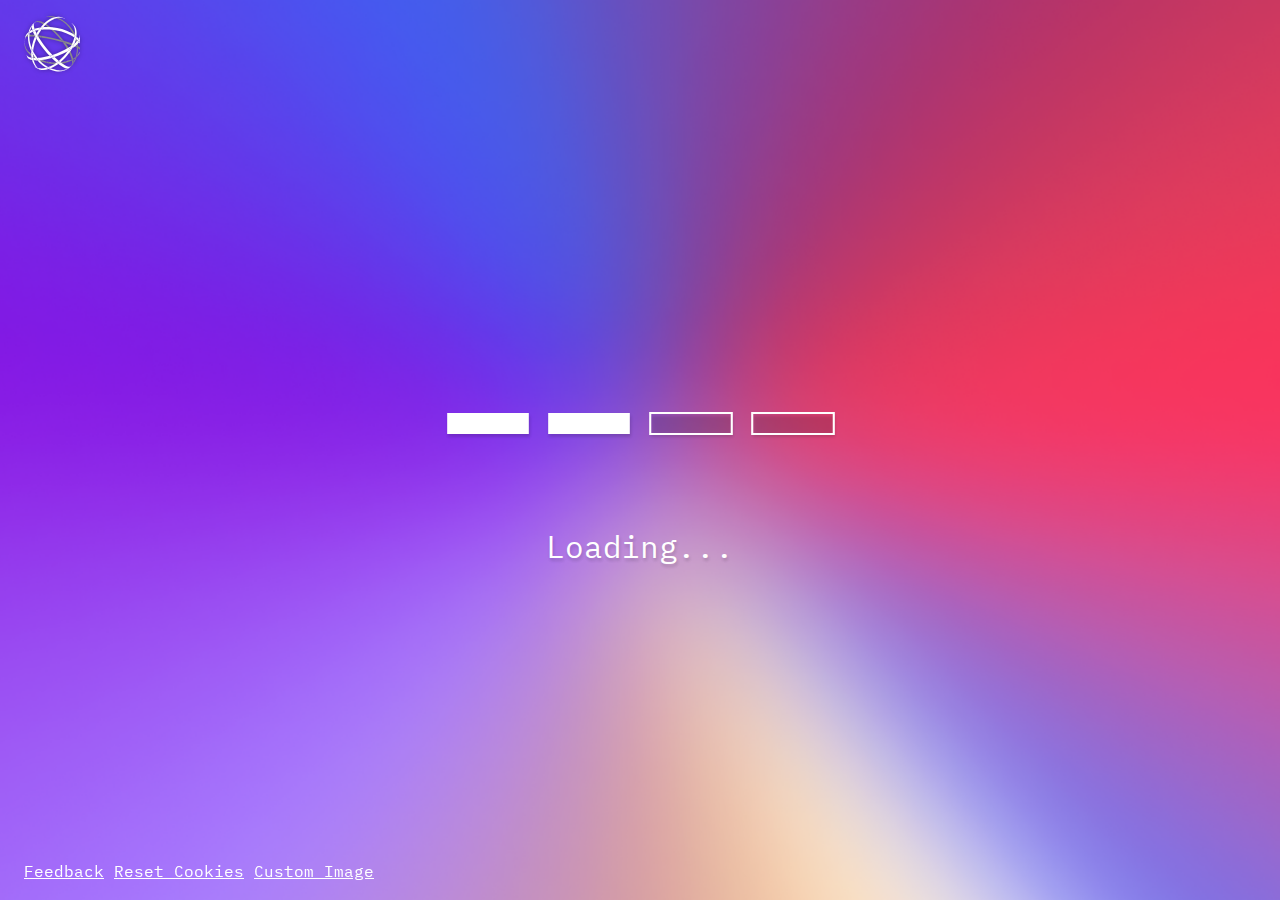
==== index.html @ 2c676c48 ":wheelchair: use correct elements" ====
<!DOCTYPE html>
<html lang="en">
<head>
	<meta charset="UTF-8">
	<meta http-equiv="X-UA-Compatible" content="IE=edge">
	<meta name="viewport" content="width=device-width, initial-scale=1.0">
	<title id="title">JMSS Timetable</title>

	<link rel="apple-touch-icon" sizes="180x180" href="./meta/apple-touch-icon.png">
	<link rel="icon" type="image/png" sizes="32x32" href="./meta/favicon-32x32.png">
	<link rel="icon" type="image/png" sizes="16x16" href="./meta/favicon-16x16.png">
	<link rel="manifest" href="./manifest.json">
	<link rel="mask-icon" href="./meta/safari-pinned-tab.svg" color="#5bbad5">
	<meta name="theme-color" content="#212121">

	<link href="https://fonts.googleapis.com/css?family=IBM+Plex+Mono:400,700&display=swap" rel="stylesheet">
	<link rel="stylesheet" href="./style.css">
</head>
<body>
	
	<header class="logo">
		<img src="./jmss-logo-white-FINAL.svg" alt="JMSS">
	</header>


	<main id="clock" class="clock">
		<section class="clock__time">
			<span class="clock__time__mins" id="clockMins">&ndash;&ndash;</span>
			<span class="clock__time__secs" id="clockSecs">&ndash;&ndash;</span>
		</section>
		<section class="clock__subheading" id="clockSubHeading">Loading...</section>
	</main>

	<footer class="bottom-nav">
		<a href="https://github.com/JMSS-time/time-updated/issues" target="_blank">Feedback</a>
		<a href="#" id="resetCookies">Reset Cookies</a>
		<a href="https://jmss-time.github.io/custom-image">Custom Image</a>
	</footer>

	<script src="./script.js"></script>
</body>
</html>
---- style.css ----
:root {
  --mu: 8px;
}

/*! minireset.css v0.0.6 | MIT License | github.com/jgthms/minireset.css */html,body,p,ol,ul,li,dl,dt,dd,blockquote,figure,fieldset,legend,textarea,pre,iframe,hr,h1,h2,h3,h4,h5,h6{margin:0;padding:0}h1,h2,h3,h4,h5,h6{font-size:100%;font-weight:normal}ul{list-style:none}button,input,select{margin:0}html{box-sizing:border-box}*,*::before,*::after{box-sizing:inherit}img,video{height:auto;max-width:100%}iframe{border:0}table{border-collapse:collapse;border-spacing:0}td,th{padding:0}

body, html {
  height: 100%;
  width: 100%;
  font-size: 100%;
	line-height: 1.65;
	font-family: 'IBM Plex Mono', monospace, -apple-system, BlinkMacSystemFont, 'Segoe UI', Roboto, Oxygen, Ubuntu, Cantarell, 'Open Sans', 'Helvetica Neue', sans-serif;
}

body {
  background-color: #000;
  color: #fff;
  display: flex;
  align-items: center;
  justify-content: center;
  background-position: center;
  background-size: cover;
}

.logo {
  height: calc(var(--mu) * 7);
  position: fixed;
  top: calc(var(--mu) * 2);
  left: calc(var(--mu) * 3);
}

.logo > img {
  height: 100%;
  filter: drop-shadow(0px 0px 2px rgb(0 0 0 / 0.4));
}

.bottom-nav {
  position: fixed;
  bottom: calc(var(--mu) * 2);
  left: calc(var(--mu) * 3);
}

.bottom-nav > a {
  color: rgba(255, 255, 255, 1);
}

.bottom-nav > a:hover {
  color: rgba(255, 255, 255, 0.75);
  transition: all cubic-bezier(0.19, 1, 0.22, 1) 0.5s
}

.clock {
  text-shadow: 1px 3px 3px rgba(0, 0, 0, 0.1), 1px 2px 4px rgba(0, 0, 0, 0.06);	
  letter-spacing: -0.29px;
}

.clock__time {
  display: flex;
	justify-content: center;

  font-size: 150px;
	font-size: calc(2.618em + 10vw);
  font-weight: 900;
  line-height: 1;
}

.clock__time__mins {
	text-align: right;
  color: #fff;
  margin-bottom: calc(var(--mu) * 3);
}
.clock__time__secs {
  text-align: left;
  color: rgba(255,255,255,0.00);
  -webkit-text-stroke: 2px #fff;
}
@supports not (-webkit-text-stroke: 2px #fff) {
  .clock__time__secs {
    color: #fff;
  }
}

.clock__subheading {
  text-align: center;
	font-size:calc(1.15rem + 1vw);
}
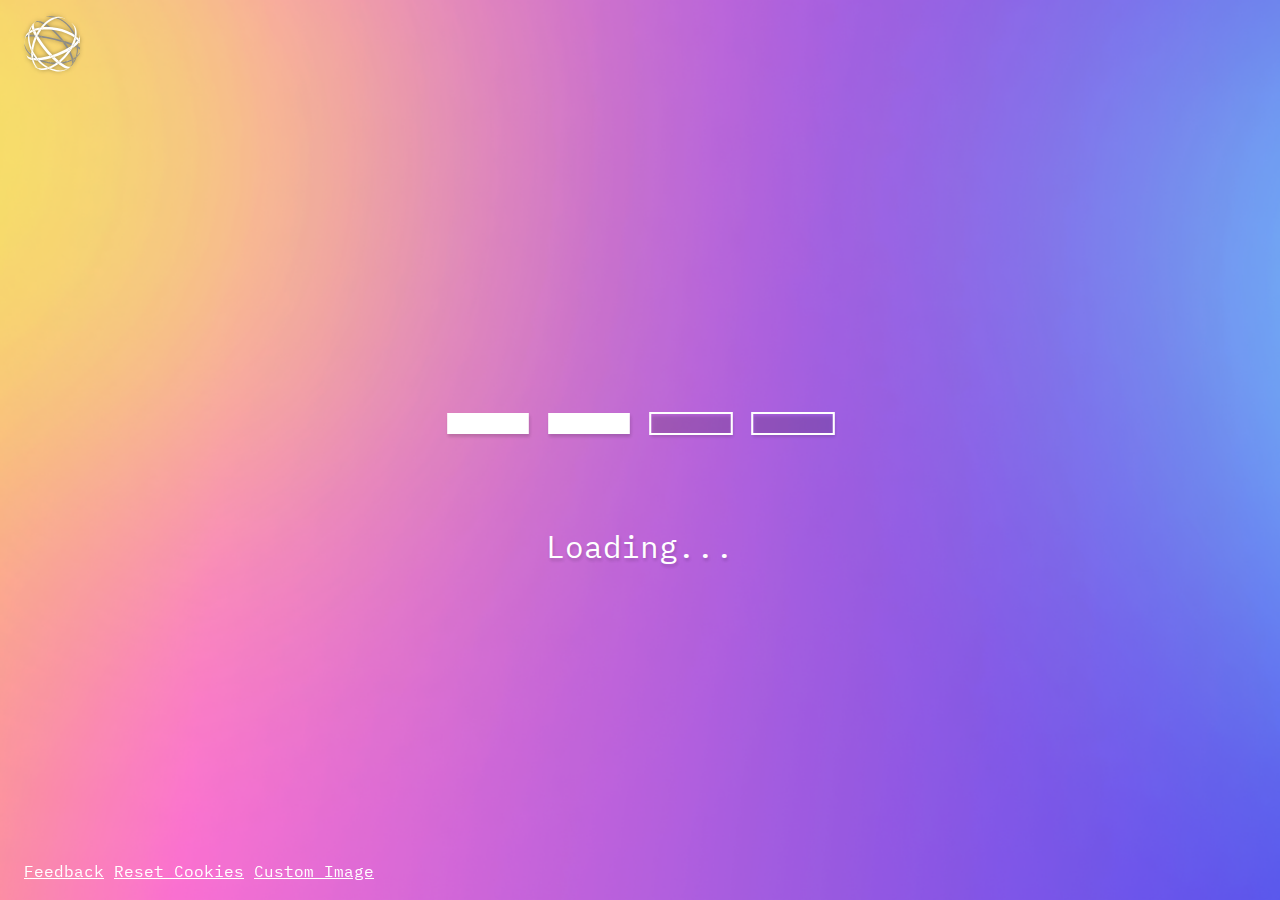
==== commit 5dcdf3bb: ":wheelchair: add aria label" ====
--- a/index.html
+++ b/index.html
@@ -24,7 +24,7 @@
 
 
 	<main id="clock" class="clock">
-		<section class="clock__time">
+		<section class="clock__time" aria-label="No Time Displayed" id="clockTime">
 			<span class="clock__time__mins" id="clockMins">&ndash;&ndash;</span>
 			<span class="clock__time__secs" id="clockSecs">&ndash;&ndash;</span>
 		</section>
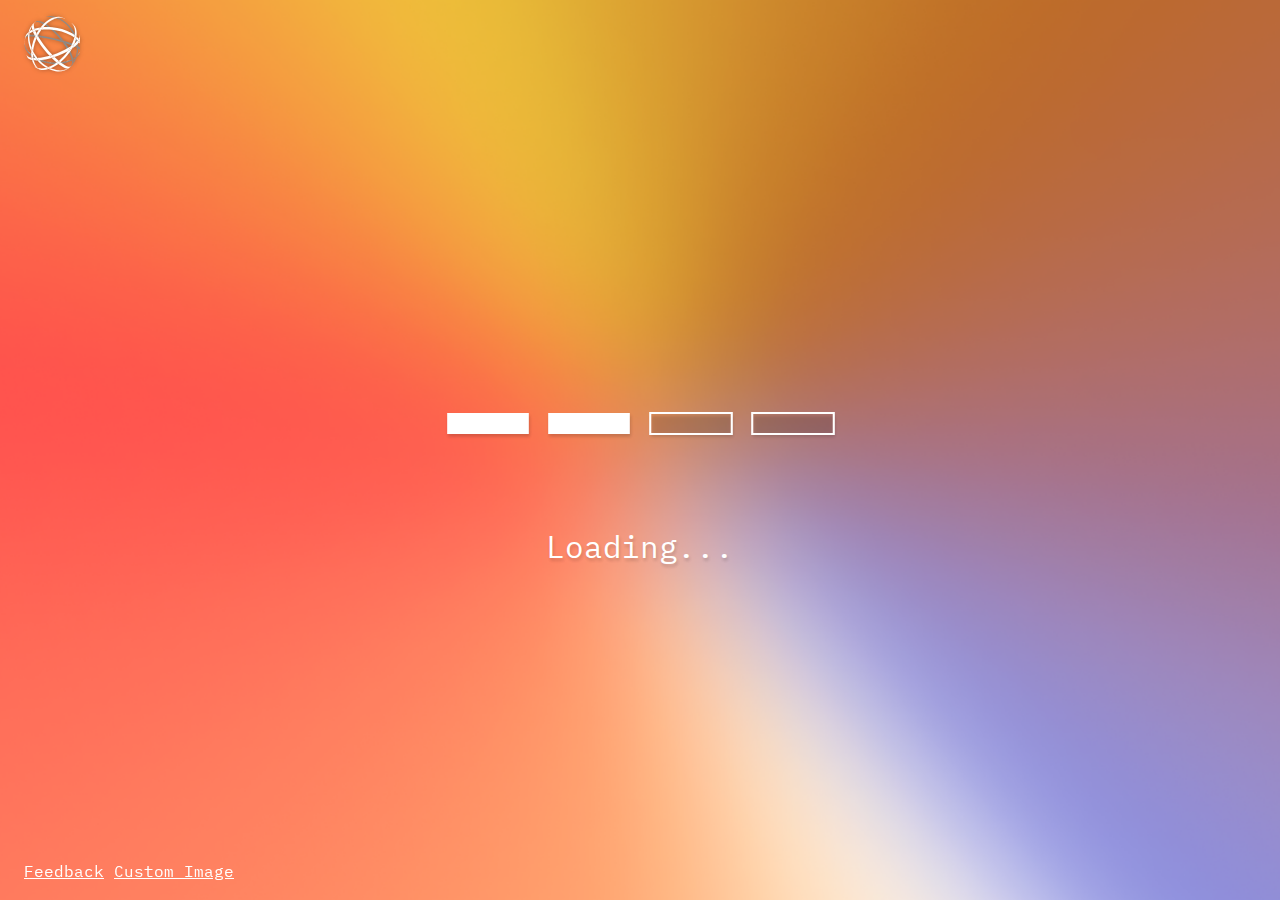
==== commit c57e24ce: ":fire: remove cookies reset" ====
--- a/index.html
+++ b/index.html
@@ -33,7 +33,6 @@
 
 	<footer class="bottom-nav">
 		<a href="https://github.com/JMSS-time/time-updated/issues" target="_blank">Feedback</a>
-		<a href="#" id="resetCookies">Reset Cookies</a>
 		<a href="https://jmss-time.github.io/custom-image">Custom Image</a>
 	</footer>
 
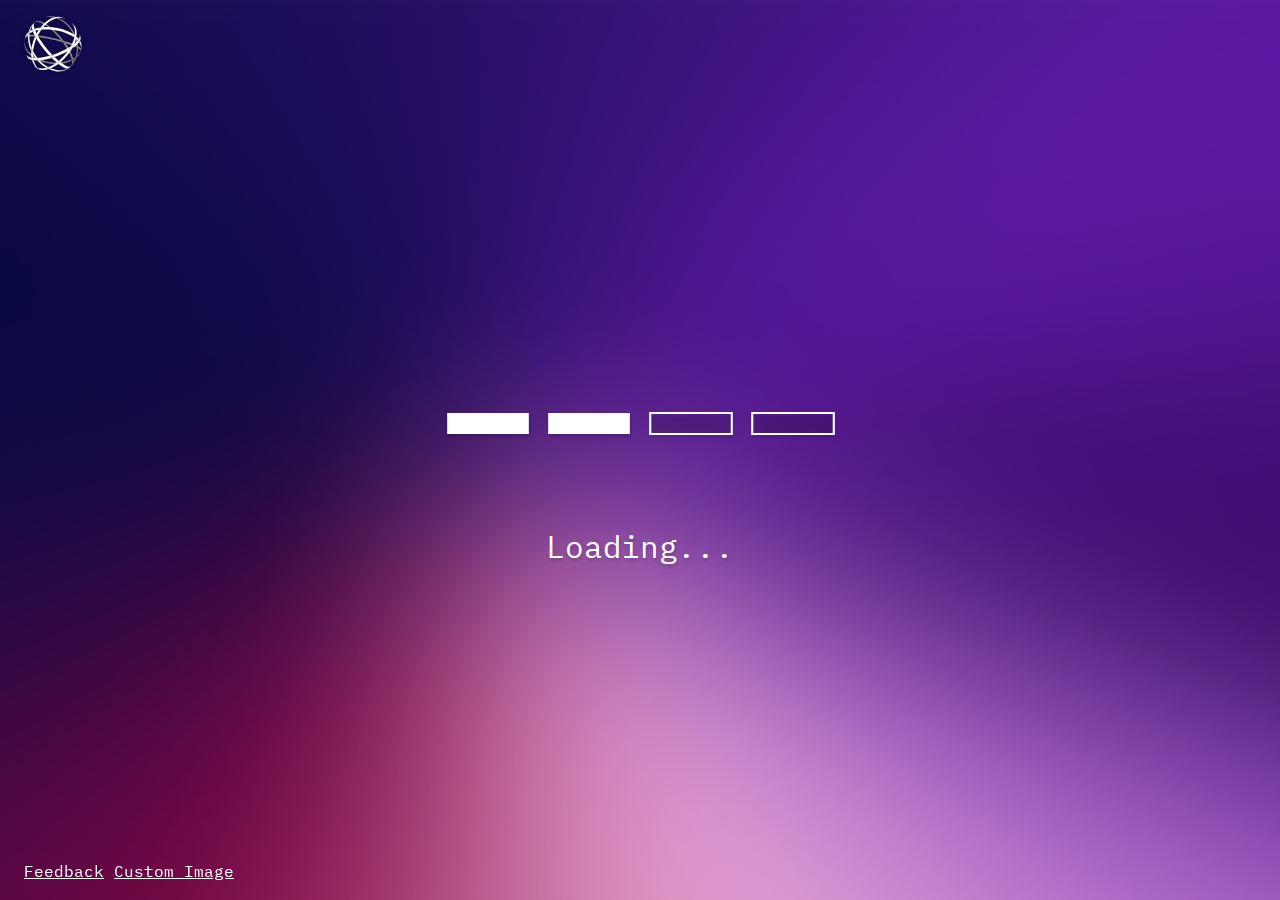
==== commit f4287427: ":mag: add alert for maintenance" ====
--- a/index.html
+++ b/index.html
@@ -23,6 +23,13 @@
 	</header>
 
 
+	<div id="alert" class="alert" style="display: none" data-alert-id="maintenance">
+		<p>Hello! We're looking for people to take over maintenance. <a href="https://github.com/jmss-time/time-updated/issues/new?title=I%27d%20like%20to%20take%20over%20development%20for%20this%20project!&body=">Let us know if you'd be interested.</a></p>
+		<button id="alertClose">
+			<svg xmlns="http://www.w3.org/2000/svg" xmlns:xlink="http://www.w3.org/1999/xlink" aria-hidden="true" focusable="false" width="100%" height="100%" style="-ms-transform: rotate(360deg); -webkit-transform: rotate(360deg); transform: rotate(360deg);" preserveAspectRatio="xMidYMid meet" viewBox="0 0 512 512" class="iconify alert__element__icon" data-icon="ion:close-circle" data-inline="false"><path d="M256 48C141.31 48 48 141.31 48 256s93.31 208 208 208s208-93.31 208-208S370.69 48 256 48zm75.31 260.69a16 16 0 1 1-22.62 22.62L256 278.63l-52.69 52.68a16 16 0 0 1-22.62-22.62L233.37 256l-52.68-52.69a16 16 0 0 1 22.62-22.62L256 233.37l52.69-52.68a16 16 0 0 1 22.62 22.62L278.63 256z" fill="currentColor"></path></svg>
+		</button>
+	</div>
+
 	<main id="clock" class="clock">
 		<section class="clock__time" aria-label="No Time Displayed" id="clockTime">
 			<span class="clock__time__mins" id="clockMins">&ndash;&ndash;</span>
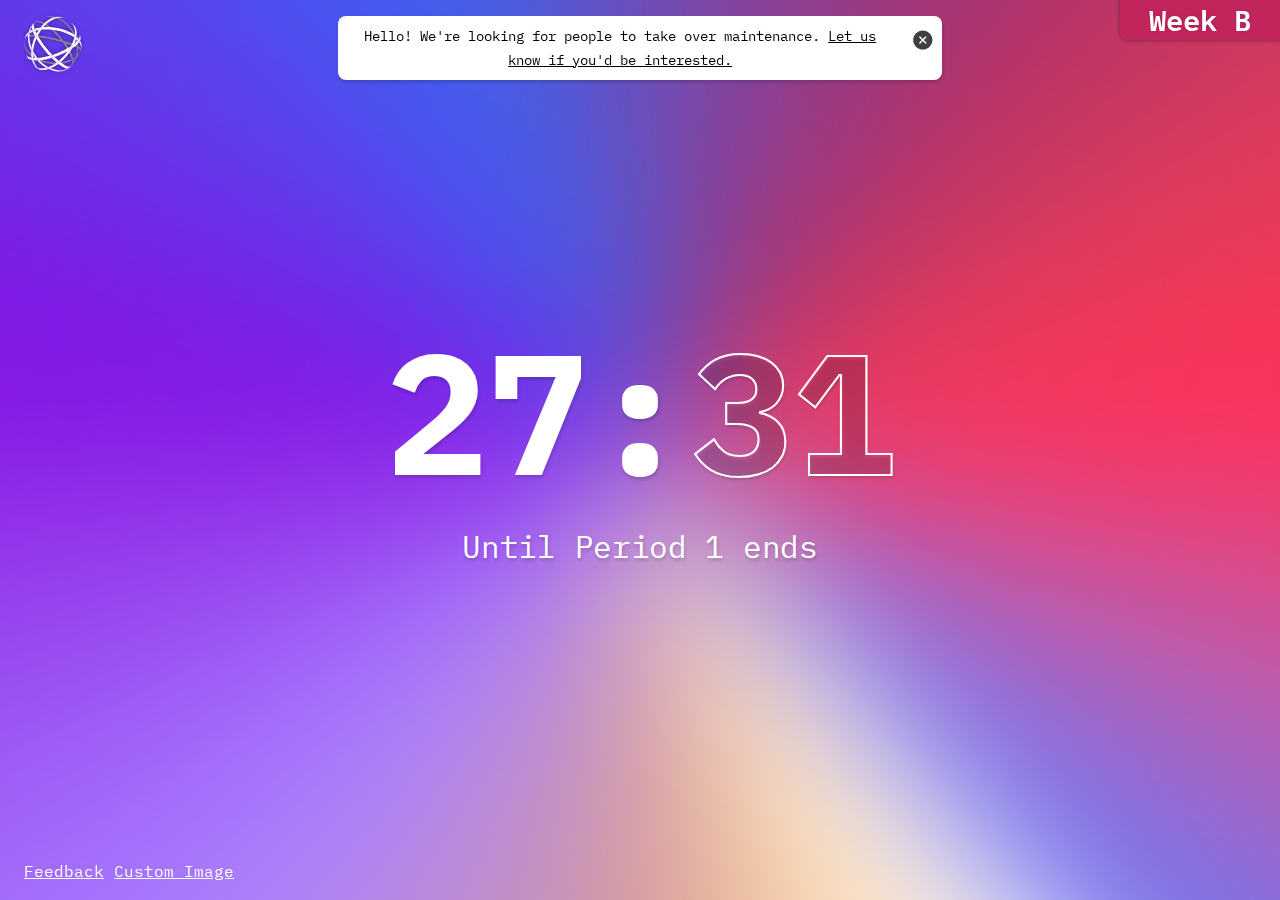
==== commit 8397ea7e: ":sparkles: add week indicator" ====
--- a/index.html
+++ b/index.html
@@ -30,6 +30,8 @@
 		</button>
 	</div>
 
+	<div class="week-indicator" id="weekIndicator"></div>
+
 	<main id="clock" class="clock">
 		<section class="clock__time" aria-label="No Time Displayed" id="clockTime">
 			<span class="clock__time__mins" id="clockMins">&ndash;&ndash;</span>
--- a/style.css
+++ b/style.css
@@ -1,5 +1,6 @@
 :root {
   --mu: 8px;
+  --shadow: 1px 3px 3px rgba(0, 0, 0, 0.1), 1px 2px 4px rgba(0, 0, 0, 0.06);
 }
 
 /*! minireset.css v0.0.6 | MIT License | github.com/jgthms/minireset.css */html,body,p,ol,ul,li,dl,dt,dd,blockquote,figure,fieldset,legend,textarea,pre,iframe,hr,h1,h2,h3,h4,h5,h6{margin:0;padding:0}h1,h2,h3,h4,h5,h6{font-size:100%;font-weight:normal}ul{list-style:none}button,input,select{margin:0}html{box-sizing:border-box}*,*::before,*::after{box-sizing:inherit}img,video{height:auto;max-width:100%}iframe{border:0}table{border-collapse:collapse;border-spacing:0}td,th{padding:0}
@@ -34,6 +35,73 @@
   filter: drop-shadow(0px 0px 2px rgb(0 0 0 / 0.4));
 }
 
+.alert {
+  display: flex;
+  font-size: 0.9em;
+  position: fixed;
+  top: calc(var(--mu) * 2);
+  max-width: 42em;
+  text-align: center;
+  padding: var(--mu);
+  background-color: #fff;
+  color: #000;
+  box-shadow: var(--shadow);
+  border-radius: var(--mu);
+}
+
+.alert  a {
+  color: #000
+}
+.alert  a:hover {
+  color: rgba(0, 0, 0, 0.65);
+  transition: all cubic-bezier(0.19, 1, 0.22, 1) 0.5s
+}
+
+.alert button {
+  opacity: 0.75;
+  height: calc(var(--mu) * 4);
+  width: calc(var(--mu) * 4);
+  padding: 0px;
+  background-color: transparent;
+  outline: none;
+  border: none;
+  margin-left: calc(var(--mu) * 2);
+  cursor: pointer;
+}
+.alert button:hover {
+  color: rgba(0, 0, 0, 0.65);
+  transition: all cubic-bezier(0.19, 1, 0.22, 1) 0.5s
+}
+.alert button:active {
+  color: rgba(0, 0, 0, 0.50)
+}
+
+.week-indicator{
+	position: fixed;
+	top:0em;
+	right: 0em;
+	color:#fff;
+	font-size: calc(1em + 1vw);
+	font-weight: 600;
+	margin:0px !important;
+	padding:0.2em;
+	padding-right: 1em;
+	padding-left: 1em;
+	text-shadow: 0px 0px 3px #0000;
+	line-height: 1;
+	background-color: #0000;
+	border-radius: 0px 0px 0px 8px;
+	box-shadow: 0px 0px 3px 2px rgba(10,10,10,0.2);
+}
+.week-indicator[data-week="A"]{
+	background-color: #0c8599;
+	text-shadow: 0px 0px 3px #0b7285;
+}
+.week-indicator[data-week="B"]{
+	background-color: #c2255c;
+	text-shadow: 0px 0px 3px #a61e4d;
+}
+
 .bottom-nav {
   position: fixed;
   bottom: calc(var(--mu) * 2);
@@ -50,7 +118,7 @@
 }
 
 .clock {
-  text-shadow: 1px 3px 3px rgba(0, 0, 0, 0.1), 1px 2px 4px rgba(0, 0, 0, 0.06);	
+  text-shadow: var(--shadow);	
   letter-spacing: -0.29px;
 }
 
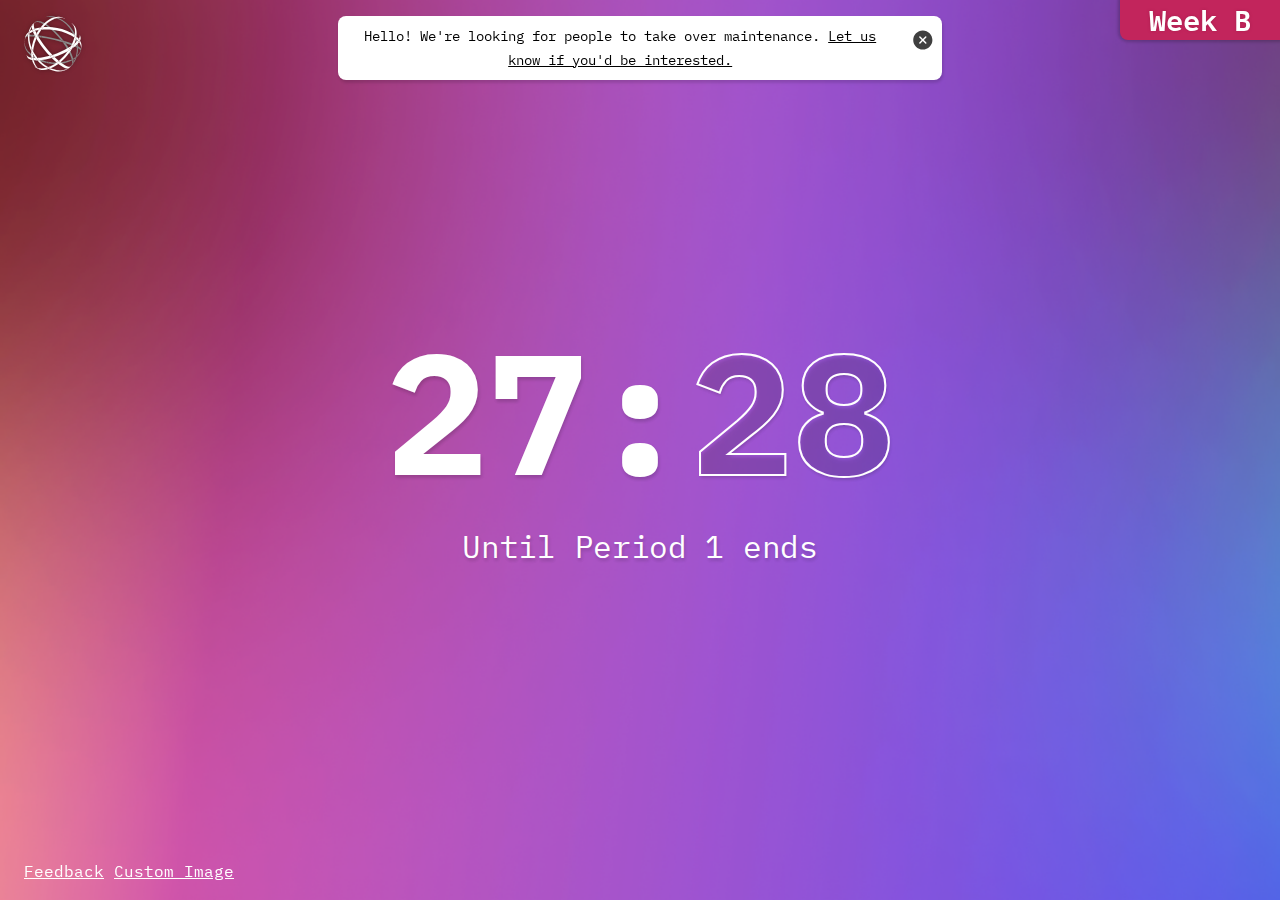
==== commit 85385b3f: ":bug: fix zindex" ====
--- a/index.html
+++ b/index.html
@@ -22,14 +22,6 @@
 		<img src="./jmss-logo-white-FINAL.svg" alt="JMSS">
 	</header>
 
-
-	<div id="alert" class="alert" style="display: none" data-alert-id="maintenance">
-		<p>Hello! We're looking for people to take over maintenance. <a href="https://github.com/jmss-time/time-updated/issues/new?title=I%27d%20like%20to%20take%20over%20development%20for%20this%20project!&body=">Let us know if you'd be interested.</a></p>
-		<button id="alertClose">
-			<svg xmlns="http://www.w3.org/2000/svg" xmlns:xlink="http://www.w3.org/1999/xlink" aria-hidden="true" focusable="false" width="100%" height="100%" style="-ms-transform: rotate(360deg); -webkit-transform: rotate(360deg); transform: rotate(360deg);" preserveAspectRatio="xMidYMid meet" viewBox="0 0 512 512" class="iconify alert__element__icon" data-icon="ion:close-circle" data-inline="false"><path d="M256 48C141.31 48 48 141.31 48 256s93.31 208 208 208s208-93.31 208-208S370.69 48 256 48zm75.31 260.69a16 16 0 1 1-22.62 22.62L256 278.63l-52.69 52.68a16 16 0 0 1-22.62-22.62L233.37 256l-52.68-52.69a16 16 0 0 1 22.62-22.62L256 233.37l52.69-52.68a16 16 0 0 1 22.62 22.62L278.63 256z" fill="currentColor"></path></svg>
-		</button>
-	</div>
-
 	<div class="week-indicator" id="weekIndicator"></div>
 
 	<main id="clock" class="clock">
@@ -45,6 +37,13 @@
 		<a href="https://jmss-time.github.io/custom-image">Custom Image</a>
 	</footer>
 
+	<div id="alert" class="alert" style="display: none" data-alert-id="maintenance">
+		<p>Hello! We're looking for people to take over maintenance. <a href="https://github.com/jmss-time/time-updated/issues/new?title=I%27d%20like%20to%20take%20over%20development%20for%20this%20project!&body=">Let us know if you'd be interested.</a></p>
+		<button id="alertClose">
+			<svg xmlns="http://www.w3.org/2000/svg" xmlns:xlink="http://www.w3.org/1999/xlink" aria-hidden="true" focusable="false" width="100%" height="100%" style="-ms-transform: rotate(360deg); -webkit-transform: rotate(360deg); transform: rotate(360deg);" preserveAspectRatio="xMidYMid meet" viewBox="0 0 512 512" class="iconify alert__element__icon" data-icon="ion:close-circle" data-inline="false"><path d="M256 48C141.31 48 48 141.31 48 256s93.31 208 208 208s208-93.31 208-208S370.69 48 256 48zm75.31 260.69a16 16 0 1 1-22.62 22.62L256 278.63l-52.69 52.68a16 16 0 0 1-22.62-22.62L233.37 256l-52.68-52.69a16 16 0 0 1 22.62-22.62L256 233.37l52.69-52.68a16 16 0 0 1 22.62 22.62L278.63 256z" fill="currentColor"></path></svg>
+		</button>
+	</div>
+
 	<script src="./script.js"></script>
 </body>
 </html>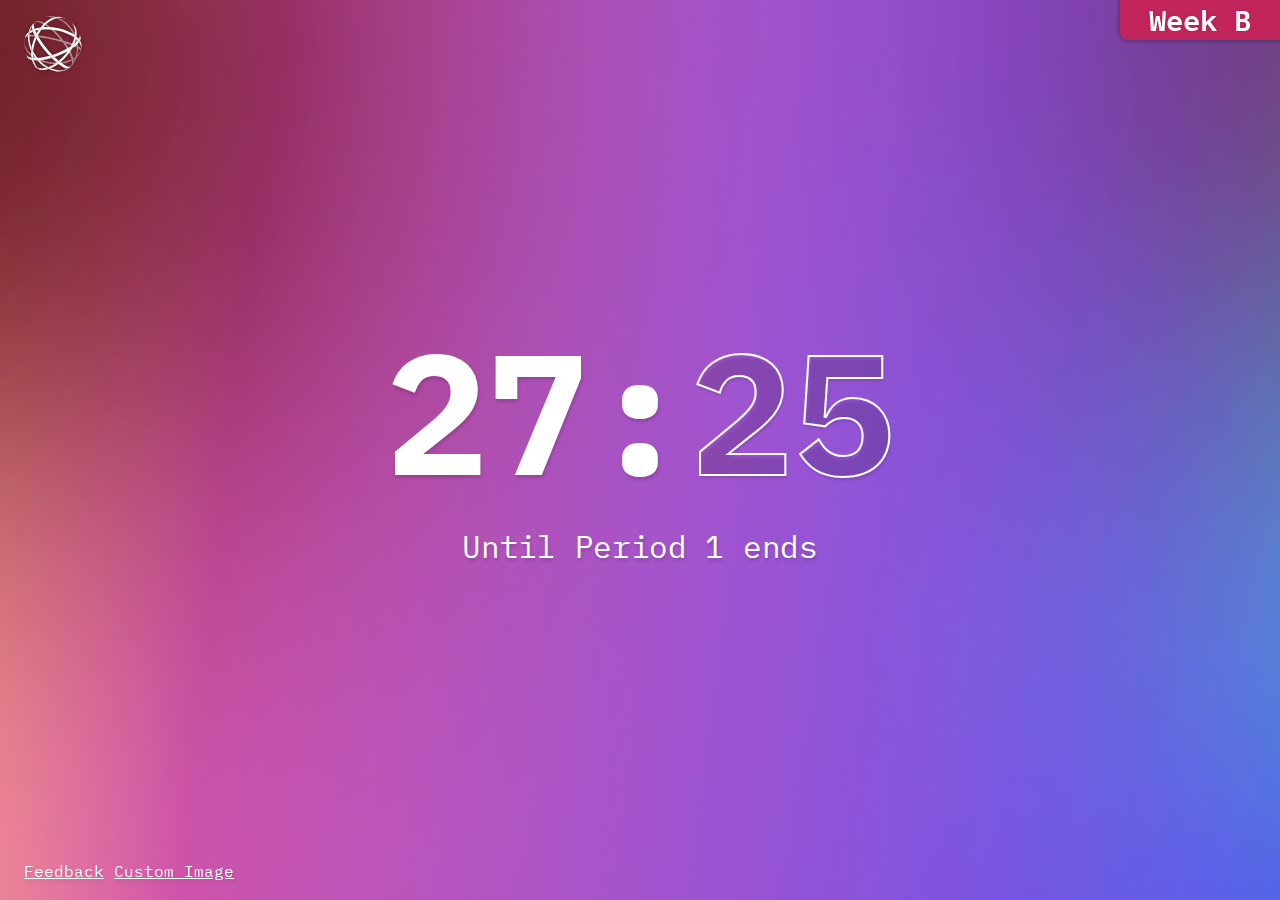
==== commit ac8cbf44: ":fire: remove maintenance note" ====
--- a/index.html
+++ b/index.html
@@ -37,13 +37,13 @@
 		<a href="https://jmss-time.github.io/custom-image">Custom Image</a>
 	</footer>
 
-	<div id="alert" class="alert" style="display: none" data-alert-id="maintenance">
+	<!--<div id="alert" class="alert" style="display: none" data-alert-id="maintenance2022">
 		<p>Hello! We're looking for people to take over maintenance. <a href="https://github.com/jmss-time/time-updated/issues/new?title=I%27d%20like%20to%20take%20over%20development%20for%20this%20project!&body=">Let us know if you'd be interested.</a></p>
 		<button id="alertClose">
 			<svg xmlns="http://www.w3.org/2000/svg" xmlns:xlink="http://www.w3.org/1999/xlink" aria-hidden="true" focusable="false" width="100%" height="100%" style="-ms-transform: rotate(360deg); -webkit-transform: rotate(360deg); transform: rotate(360deg);" preserveAspectRatio="xMidYMid meet" viewBox="0 0 512 512" class="iconify alert__element__icon" data-icon="ion:close-circle" data-inline="false"><path d="M256 48C141.31 48 48 141.31 48 256s93.31 208 208 208s208-93.31 208-208S370.69 48 256 48zm75.31 260.69a16 16 0 1 1-22.62 22.62L256 278.63l-52.69 52.68a16 16 0 0 1-22.62-22.62L233.37 256l-52.68-52.69a16 16 0 0 1 22.62-22.62L256 233.37l52.69-52.68a16 16 0 0 1 22.62 22.62L278.63 256z" fill="currentColor"></path></svg>
 		</button>
-	</div>
+	</div>-->
 
 	<script src="./script.js"></script>
 </body>
-</html>+</html>
--- a/style.css
+++ b/style.css
@@ -110,6 +110,7 @@
 
 .bottom-nav > a {
   color: rgba(255, 255, 255, 1);
+  text-shadow: var(--shadow);
 }
 
 .bottom-nav > a:hover {
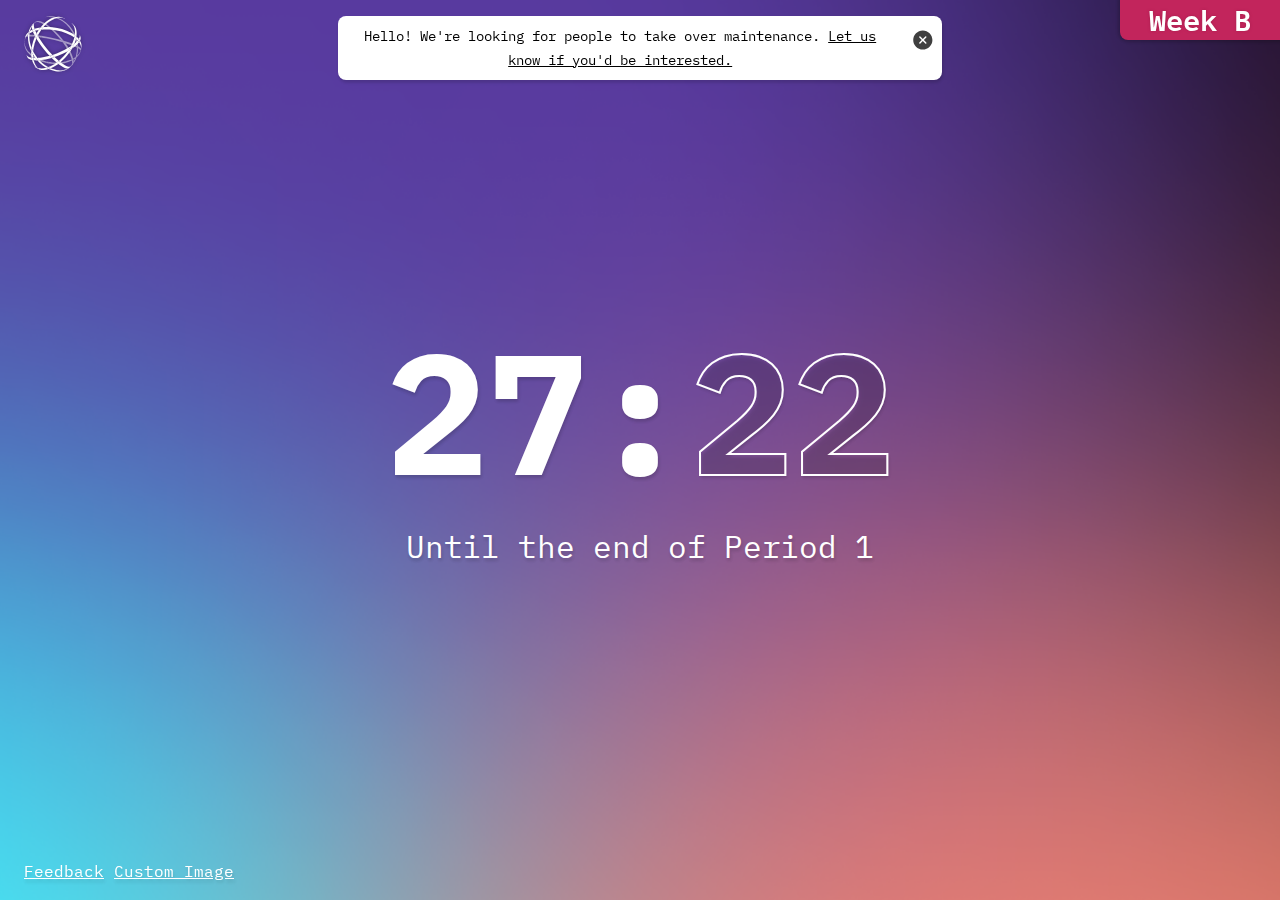
==== commit 42acdb8f: "Update index.html" ====
--- a/index.html
+++ b/index.html
@@ -37,12 +37,12 @@
 		<a href="https://jmss-time.github.io/custom-image">Custom Image</a>
 	</footer>
 
-	<!--<div id="alert" class="alert" style="display: none" data-alert-id="maintenance2022">
+	<div id="alert" class="alert" style="display: none" data-alert-id="maintenance2022">
 		<p>Hello! We're looking for people to take over maintenance. <a href="https://github.com/jmss-time/time-updated/issues/new?title=I%27d%20like%20to%20take%20over%20development%20for%20this%20project!&body=">Let us know if you'd be interested.</a></p>
 		<button id="alertClose">
 			<svg xmlns="http://www.w3.org/2000/svg" xmlns:xlink="http://www.w3.org/1999/xlink" aria-hidden="true" focusable="false" width="100%" height="100%" style="-ms-transform: rotate(360deg); -webkit-transform: rotate(360deg); transform: rotate(360deg);" preserveAspectRatio="xMidYMid meet" viewBox="0 0 512 512" class="iconify alert__element__icon" data-icon="ion:close-circle" data-inline="false"><path d="M256 48C141.31 48 48 141.31 48 256s93.31 208 208 208s208-93.31 208-208S370.69 48 256 48zm75.31 260.69a16 16 0 1 1-22.62 22.62L256 278.63l-52.69 52.68a16 16 0 0 1-22.62-22.62L233.37 256l-52.68-52.69a16 16 0 0 1 22.62-22.62L256 233.37l52.69-52.68a16 16 0 0 1 22.62 22.62L278.63 256z" fill="currentColor"></path></svg>
 		</button>
-	</div>-->
+	</div>
 
 	<script src="./script.js"></script>
 </body>
